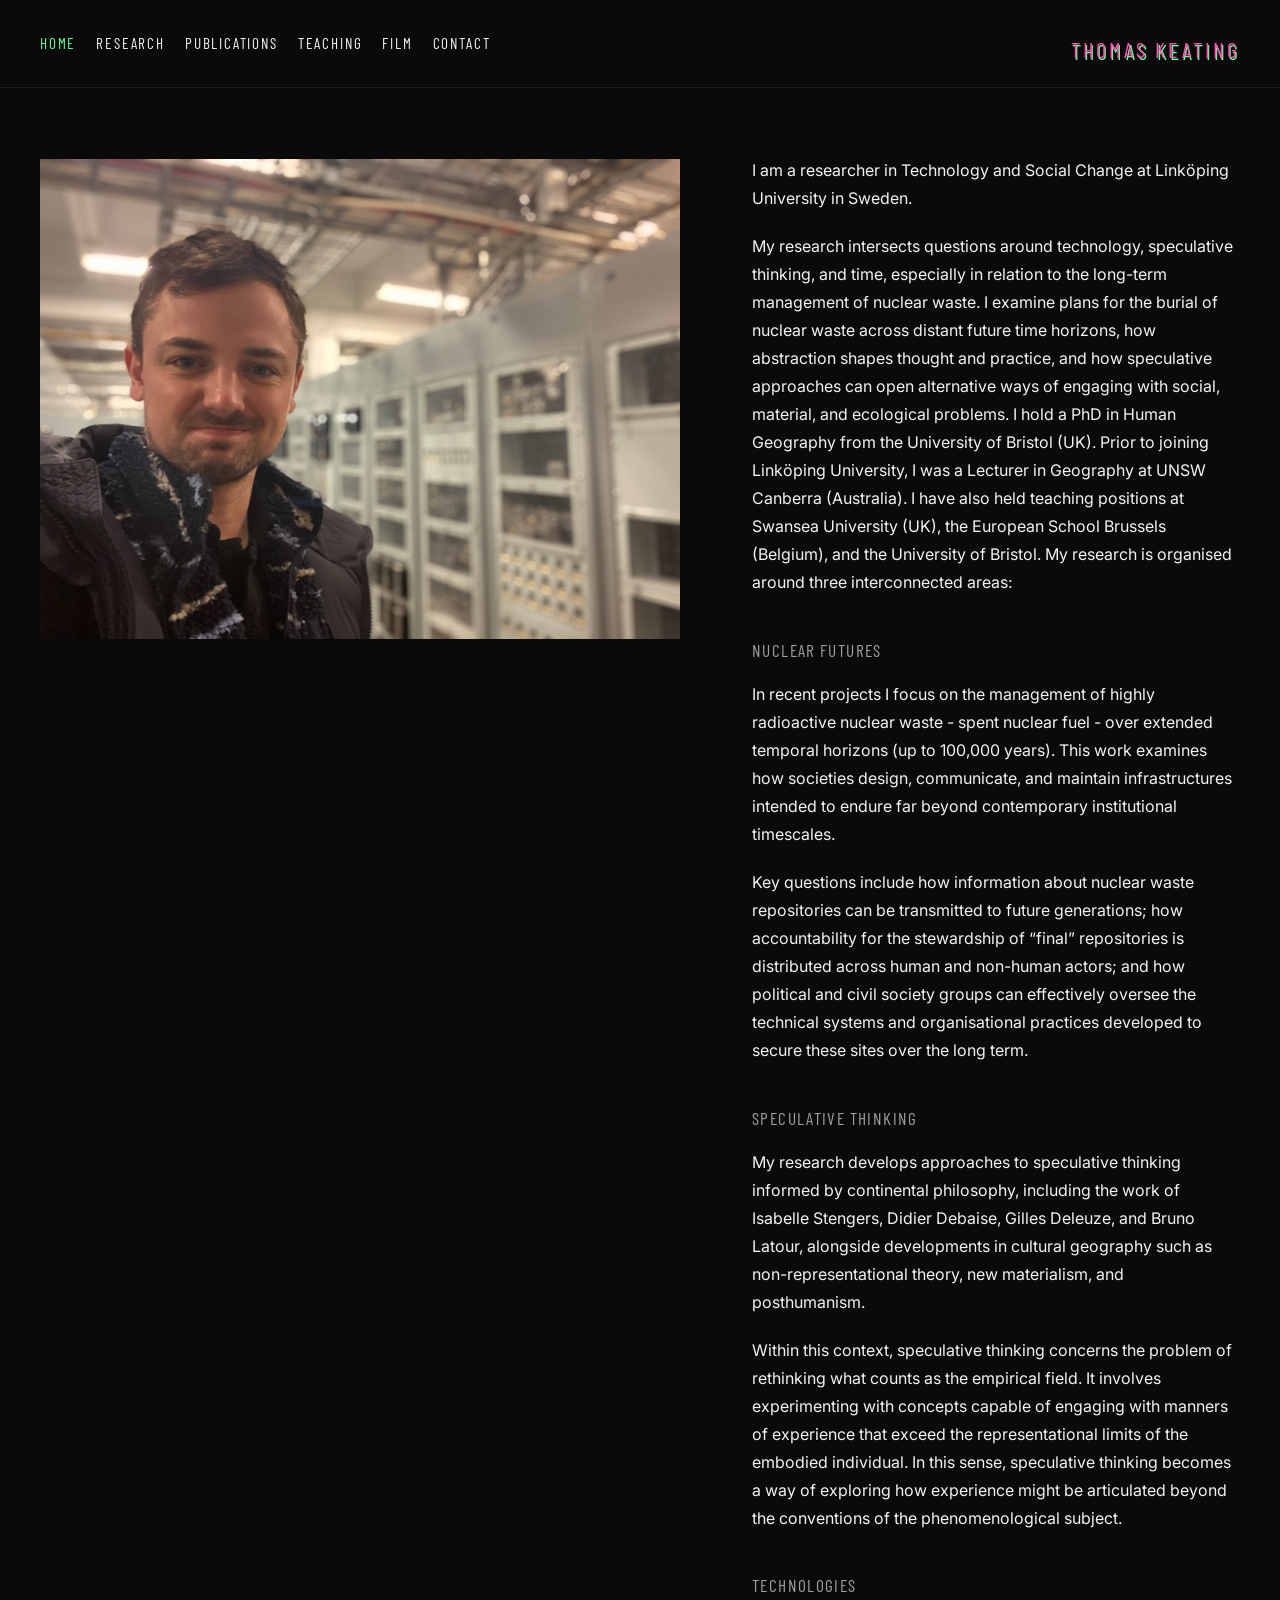
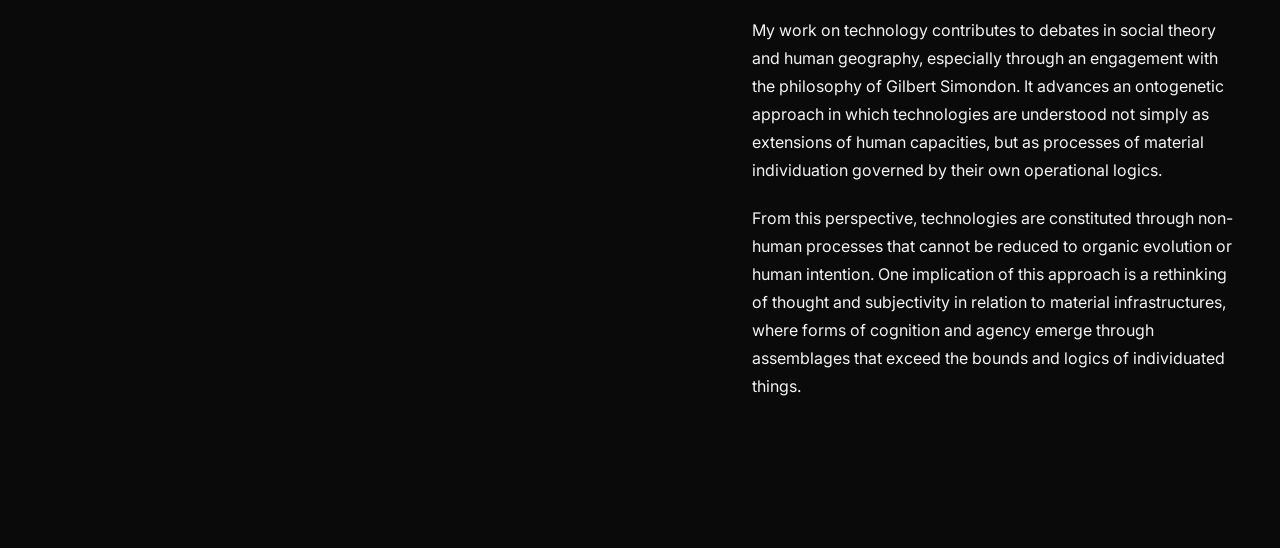
==== index.html @ 0bd751f1 "index.html" ====
<!DOCTYPE html>
<html lang="en">
<head>
  <meta charset="UTF-8">
  <meta name="viewport" content="width=device-width, initial-scale=1.0">
  <title>Thomas Keating</title>
  <link rel="stylesheet" href="/styles.css">
  <link rel="icon" href="/favicon.svg" type="image/svg+xml">
  <link href="https://fonts.googleapis.com/css2?family=Barlow+Condensed:wght@300;400;600&family=Inter:wght@300;400;500&display=swap" rel="stylesheet">
</head>
<body>

  <header>
    <nav>
      <a href="/" class="active">Home</a>
      <a href="/research.html">Research</a>
      <a href="/publications.html">Publications</a>
      <a href="/teaching.html">Teaching</a>
      <a href="/film.html">Film</a>
      <a href="/contact.html">Contact</a>
    </nav>

    <div class="logo">THOMAS KEATING</div>
  </header>

  <main class="homepage">
    <div class="image-column">
      <img src="/assets/profile.jpg" alt="Thomas Keating" class="profile-image">
    </div>

    <div class="text-column">
      <p>I am a researcher in Technology and Social Change at Linköping University in Sweden.</p>

      <p>My research intersects questions around technology, speculative thinking, and time, especially in relation to the long-term management of nuclear waste. I examine plans for the burial of nuclear waste across distant future time horizons, how abstraction shapes thought and practice, and how speculative approaches can open alternative ways of engaging with social, material, and ecological problems. I hold a PhD in Human Geography from the University of Bristol (UK). Prior to joining Linköping University, I was a Lecturer in Geography at UNSW Canberra (Australia). I have also held teaching positions at Swansea University (UK), the European School Brussels (Belgium), and the University of Bristol. My research is organised around three interconnected areas:</p>

      <h2>Nuclear Futures</h2>

      <p>In recent projects I focus on the management of highly radioactive nuclear waste - spent nuclear fuel - over extended temporal horizons (up to 100,000 years). This work examines how societies design, communicate, and maintain infrastructures intended to endure far beyond contemporary institutional timescales.</p>

      <p>Key questions include how information about nuclear waste repositories can be transmitted to future generations; how accountability for the stewardship of “final” repositories is distributed across human and non-human actors; and how political and civil society groups can effectively oversee the technical systems and organisational practices developed to secure these sites over the long term.</p>

      <h2>Speculative Thinking</h2>

      <p>My research develops approaches to speculative thinking informed by continental philosophy, including the work of Isabelle Stengers, Didier Debaise, Gilles Deleuze, and Bruno Latour, alongside developments in cultural geography such as non-representational theory, new materialism, and posthumanism.</p>

      <p>Within this context, speculative thinking concerns the problem of rethinking what counts as the empirical field. It involves experimenting with concepts capable of engaging with manners of experience that exceed the representational limits of the embodied individual. In this sense, speculative thinking becomes a way of exploring how experience might be articulated beyond the conventions of the phenomenological subject.</p>

      <h2>Technologies</h2>

      <p>My work on technology contributes to debates in social theory and human geography, especially through an engagement with the philosophy of Gilbert Simondon. It advances an ontogenetic approach in which technologies are understood not simply as extensions of human capacities, but as processes of material individuation governed by their own operational logics.</p>

      <p>From this perspective, technologies are constituted through non-human processes that cannot be reduced to organic evolution or human intention. One implication of this approach is a rethinking of thought and subjectivity in relation to material infrastructures, where forms of cognition and agency emerge through assemblages that exceed the bounds and logics of individuated things.</p>
    </div>
  </main>

  <footer></footer>

</body>
</html>
---- styles.css ----
:root {
  --bg: #0a0a0a;
  --text: #f3f3f3;
  --muted: #9f9f9f;
  --line: rgba(255, 255, 255, 0.08);
  --pink: #ff4fb3;
  --green: #63ff9b;
}

* {
  box-sizing: border-box;
}

html,
body {
  margin: 0;
  padding: 0;
  background: var(--bg);
  color: var(--text);
  font-family: "Inter", sans-serif;
  line-height: 1.75;
}

body {
  min-height: 100vh;
}

/* Header */

header {
  display: flex;
  justify-content: space-between;
  align-items: flex-start;
  gap: 2rem;
  padding: 1.9rem 2.5rem 1.15rem 2.5rem;
  border-bottom: 1px solid var(--line);
}

nav {
  display: flex;
  gap: 1.25rem;
  flex-wrap: wrap;
}

nav a {
  color: var(--text);
  text-decoration: none;
  font-family: "Barlow Condensed", sans-serif;
  font-size: 0.95rem;
  letter-spacing: 0.12em;
  text-transform: uppercase;
  transition: color 0.2s ease, opacity 0.2s ease;
}

nav a:hover,
nav a.active {
  color: var(--green);
  opacity: 1;
}

.logo {
  font-family: "Barlow Condensed", sans-serif;
  font-size: 1.38rem;
  letter-spacing: 0.14em;
  text-transform: uppercase;
  color: var(--pink);
  text-shadow: 1.5px 1.5px 0 var(--green);
  white-space: nowrap;
}

/* Homepage */

.homepage {
  width: 100%;
  padding: 4.25rem 2.5rem 5rem 2.5rem;
  display: grid;
  grid-template-columns: 640px minmax(0, 760px);
  gap: 4.5rem;
  align-items: start;
  justify-content: start;
}

.image-column {
  width: 100%;
  justify-self: start;
  padding-top: 0.15rem;
}

.profile-image {
  display: block;
  width: 100%;
  max-width: 640px;
  height: auto;
}

.text-column {
  max-width: 760px;
  justify-self: start;
}

.text-column p {
  margin: 0 0 1.25rem 0;
  max-width: 760px;
  font-size: 1rem;
}

.text-column h2 {
  margin-top: 2.4rem;
  max-width: 760px;
}

/* Pages */

.page {
  width: 100%;
  max-width: 980px;
  padding: 4.25rem 2.5rem 5rem 2.5rem;
}

.page p {
  margin: 0 0 1.25rem 0;
}

.page > h1 {
  margin-bottom: 2.4rem;
}

/* Research projects */

.project-block {
  margin-bottom: 5.5rem;
}

.project-block:last-child {
  margin-bottom: 0;
}

.project-block h2,
.project-block p {
  max-width: 760px;
}

.research-media {
  width: 100%;
  max-width: 760px;
  height: 420px;
  overflow: hidden;
  margin: 1.8rem 0 0 0;
  background: var(--bg);
}

.research-image,
.research-video {
  width: 100%;
  height: 100%;
  object-fit: cover;
  display: block;
  transform: scale(1.03);
  transform-origin: center center;
  border: none;
}

/* Film page */

.video-embed {
  width: 100%;
  max-width: 900px;
  aspect-ratio: 16 / 9;
  margin-top: 2rem;
}

.video-embed iframe {
  width: 100%;
  height: 100%;
  border: none;
  display: block;
}

/* Typography */

h1 {
  font-family: "Barlow Condensed", sans-serif;
  font-size: 2rem;
  letter-spacing: 0.06em;
  text-transform: uppercase;
  margin: 0 0 2.2rem 0;
  font-weight: 600;
}

h2 {
  font-family: "Barlow Condensed", sans-serif;
  font-size: 1.08rem;
  letter-spacing: 0.08em;
  text-transform: uppercase;
  color: var(--muted);
  margin: 2.15rem 0 0.95rem 0;
  font-weight: 400;
}

p,
li {
  max-width: 760px;
}

/* Links */

a {
  color: var(--green);
  text-decoration: none;
  transition: opacity 0.2s ease;
}

a:hover {
  opacity: 0.75;
}

/* Publications */

.pub-item {
  margin-bottom: 1.7rem;
}

.pub-item em {
  color: var(--text);
  font-style: italic;
}

/* Teaching */

.course-code {
  display: inline-block;
  margin-top: 0.2rem;
  font-size: 0.84rem;
  color: var(--muted);
  letter-spacing: 0.05em;
}

/* Lists */

ul {
  padding-left: 1.2rem;
  margin: 0 0 1.2rem 0;
}

li {
  margin-bottom: 0.6rem;
}

/* Footer */

footer {
  height: 3rem;
}

/* Responsive */

@media (max-width: 1200px) {
  .homepage {
    grid-template-columns: 560px minmax(0, 1fr);
    gap: 3.2rem;
  }

  .profile-image {
    max-width: 560px;
  }
}

@media (max-width: 980px) {
  .homepage {
    grid-template-columns: 1fr;
    gap: 2.2rem;
  }

  .profile-image {
    max-width: 100%;
  }

  .text-column {
    max-width: 760px;
  }

  .research-media {
    max-width: 100%;
    height: auto;
  }

  .research-image,
  .research-video {
    height: auto;
    transform: none;
  }

  .video-embed {
    max-width: 100%;
  }
}

@media (max-width: 900px) {
  header {
    flex-direction: column-reverse;
  }
}

@media (max-width: 700px) {
  header,
  .homepage,
  .page {
    padding-left: 1.25rem;
    padding-right: 1.25rem;
  }

  nav {
    gap: 0.95rem;
  }

  nav a {
    font-size: 0.9rem;
  }

  .logo {
    font-size: 1.18rem;
  }

  h1 {
    font-size: 1.7rem;
  }

  .project-block {
    margin-bottom: 4rem;
  }
}
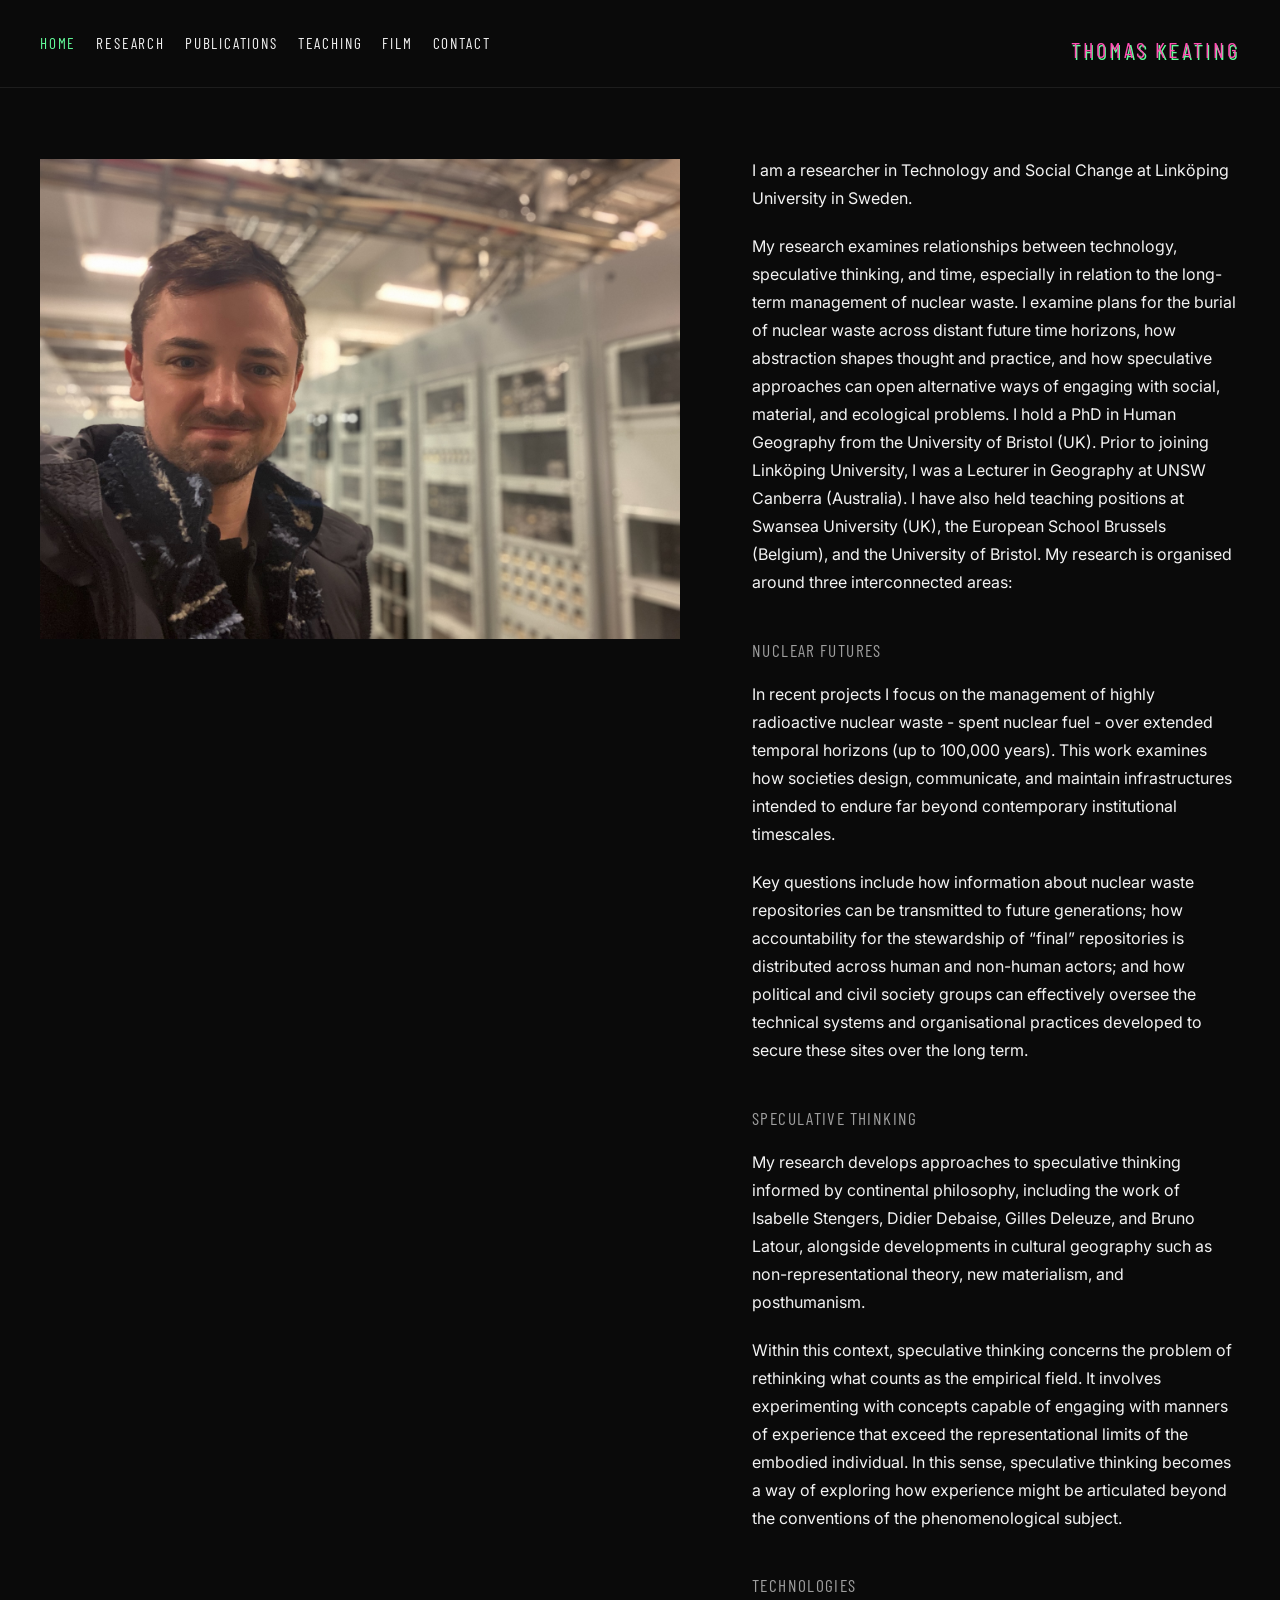
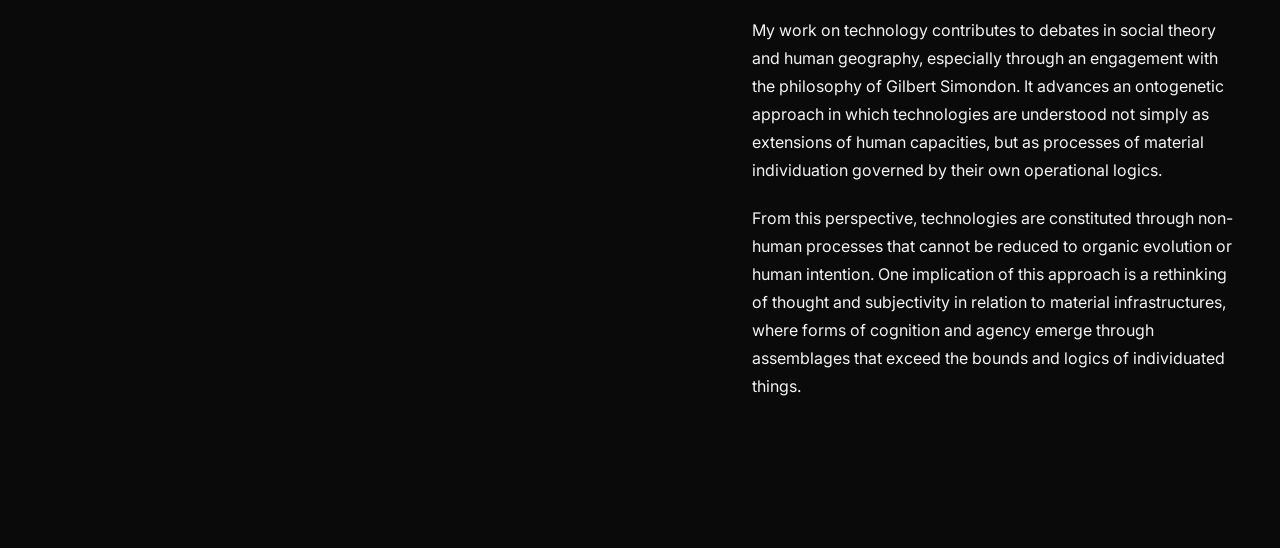
==== commit 9b62b222: "index.html" ====
--- a/index.html
+++ b/index.html
@@ -31,7 +31,7 @@
     <div class="text-column">
       <p>I am a researcher in Technology and Social Change at Linköping University in Sweden.</p>
 
-      <p>My research intersects questions around technology, speculative thinking, and time, especially in relation to the long-term management of nuclear waste. I examine plans for the burial of nuclear waste across distant future time horizons, how abstraction shapes thought and practice, and how speculative approaches can open alternative ways of engaging with social, material, and ecological problems. I hold a PhD in Human Geography from the University of Bristol (UK). Prior to joining Linköping University, I was a Lecturer in Geography at UNSW Canberra (Australia). I have also held teaching positions at Swansea University (UK), the European School Brussels (Belgium), and the University of Bristol. My research is organised around three interconnected areas:</p>
+      <p>My research examines relationships between technology, speculative thinking, and time, especially in relation to the long-term management of nuclear waste. I examine plans for the burial of nuclear waste across distant future time horizons, how abstraction shapes thought and practice, and how speculative approaches can open alternative ways of engaging with social, material, and ecological problems. I hold a PhD in Human Geography from the University of Bristol (UK). Prior to joining Linköping University, I was a Lecturer in Geography at UNSW Canberra (Australia). I have also held teaching positions at Swansea University (UK), the European School Brussels (Belgium), and the University of Bristol. My research is organised around three interconnected areas:</p>
 
       <h2>Nuclear Futures</h2>
 
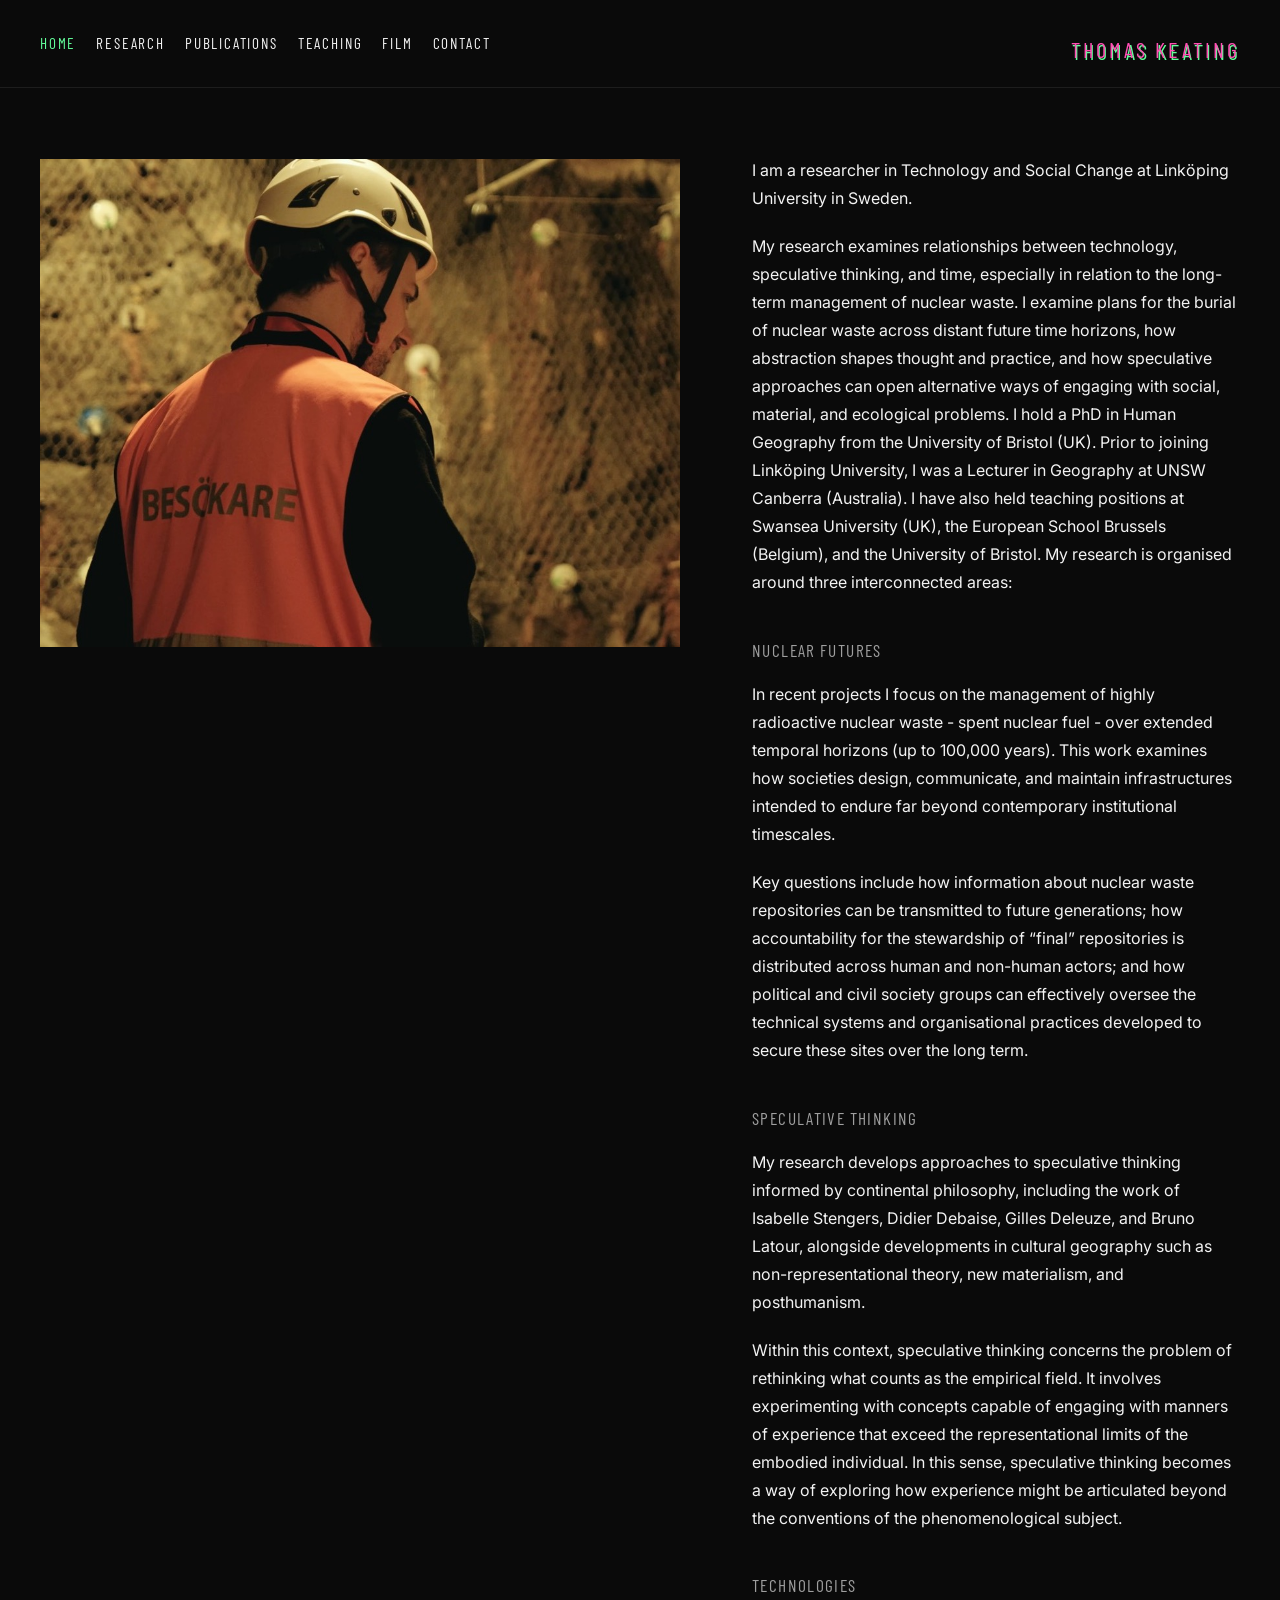
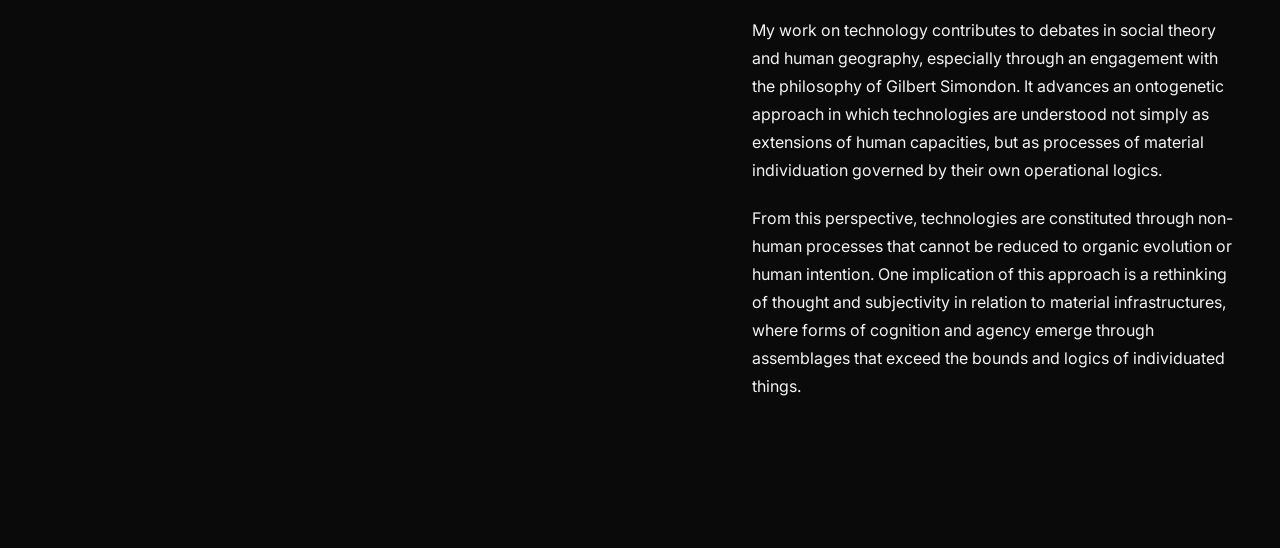
==== commit f5a63357: "Integrate Google Analytics tracking script Added Google Analytics tracking script to the head sectio" ====
--- a/index.html
+++ b/index.html
@@ -7,6 +7,16 @@
   <link rel="stylesheet" href="/styles.css">
   <link rel="icon" href="/favicon.svg" type="image/svg+xml">
   <link href="https://fonts.googleapis.com/css2?family=Barlow+Condensed:wght@300;400;600&family=Inter:wght@300;400;500&display=swap" rel="stylesheet">
+
+  <!-- Google tag (gtag.js) -->
+  <script async src="https://www.googletagmanager.com/gtag/js?id=G-FTSDVFKZH2"></script>
+  <script>
+    window.dataLayer = window.dataLayer || [];
+    function gtag(){dataLayer.push(arguments);}
+    gtag('js', new Date());
+    gtag('config', 'G-FTSDVFKZH2');
+  </script>
+
 </head>
 <body>
 
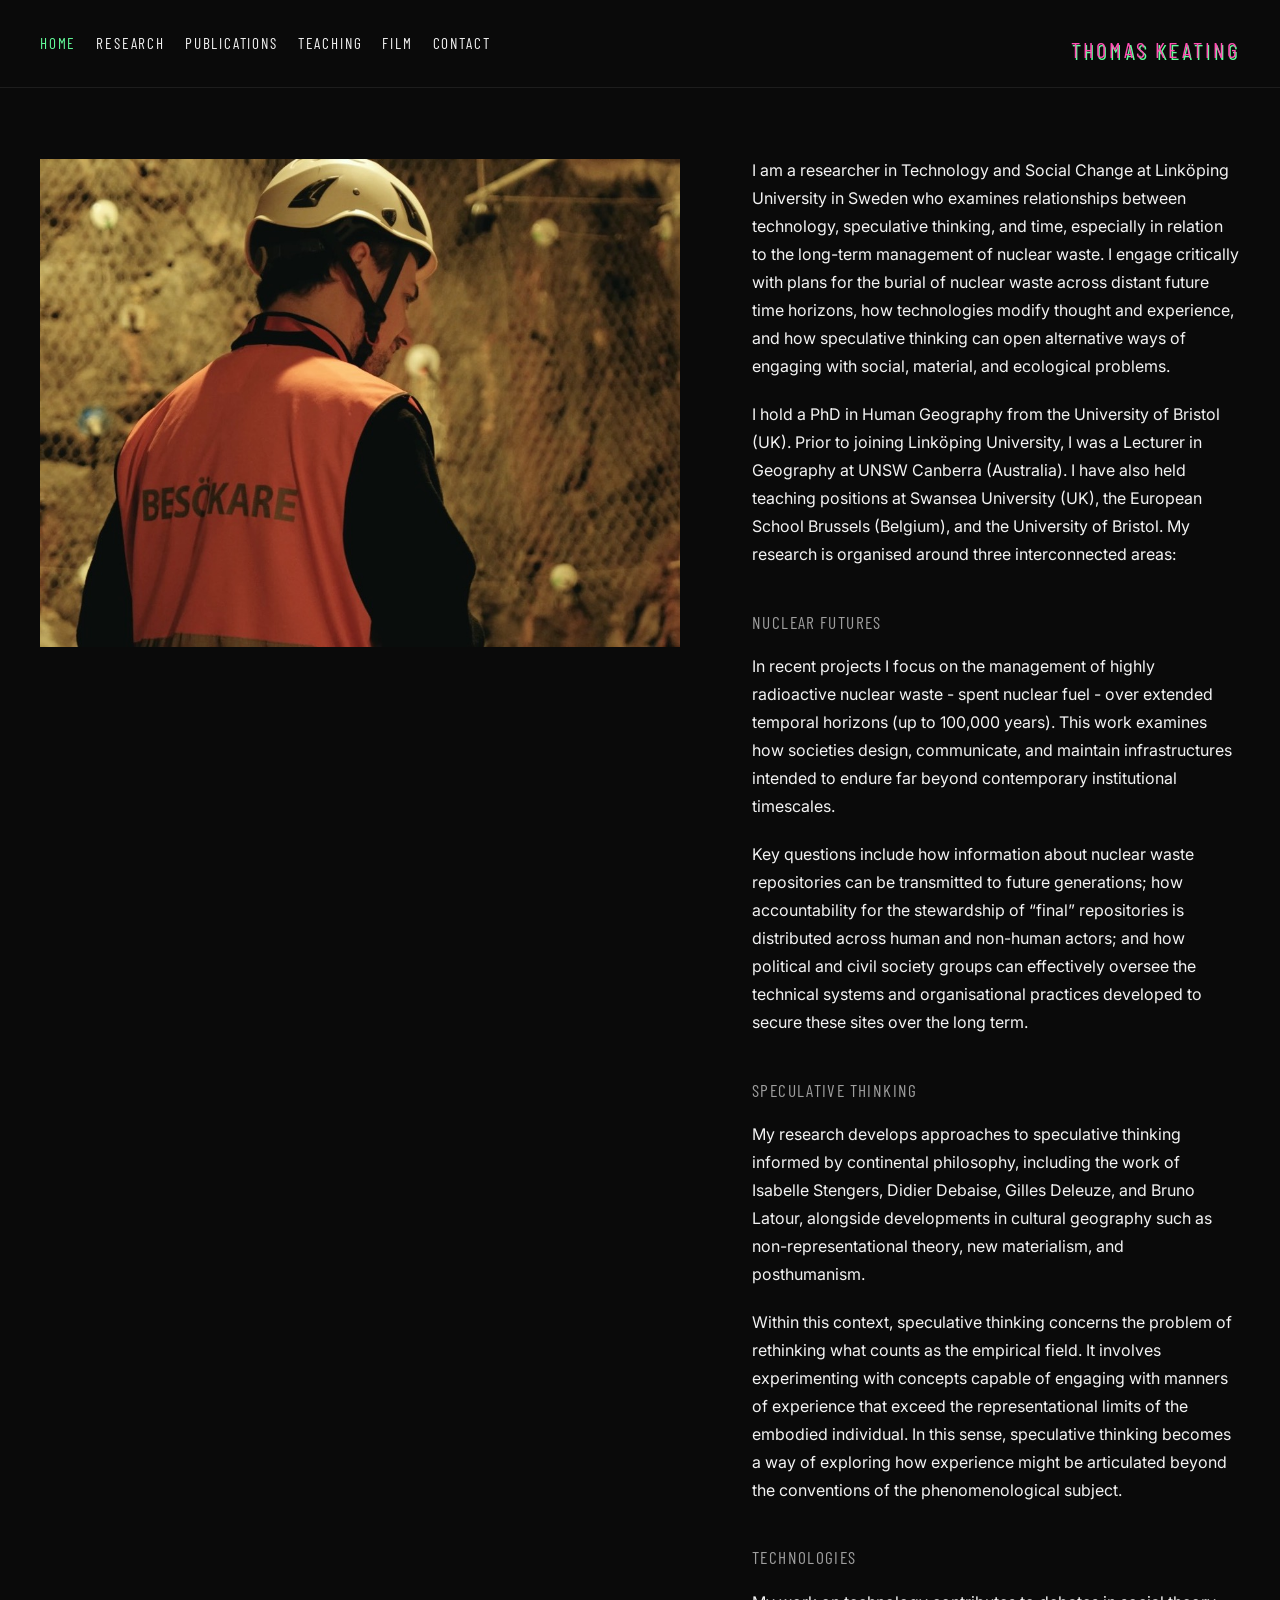
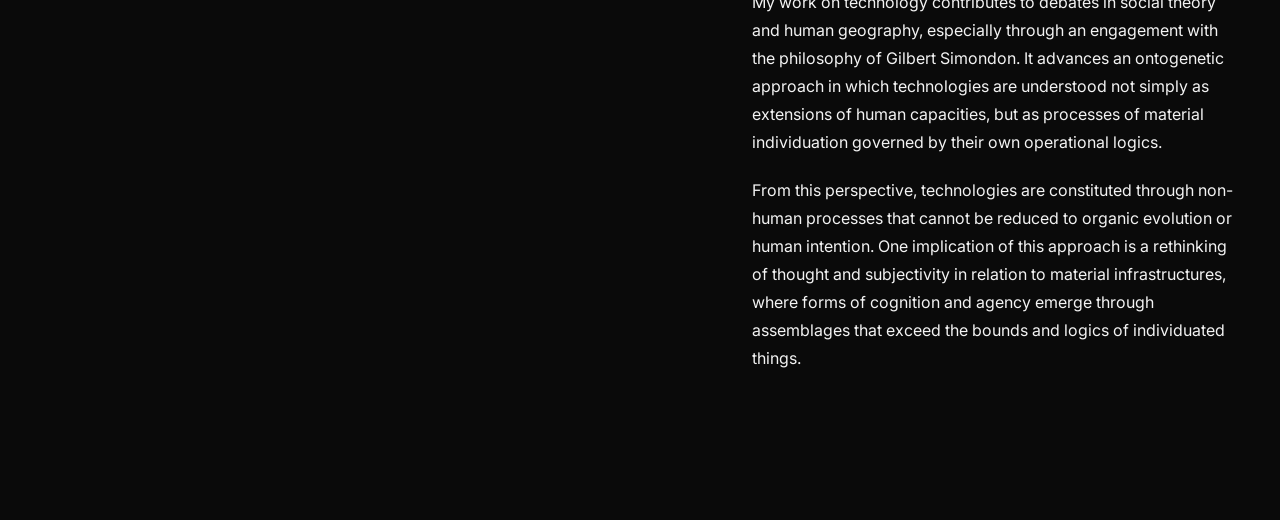
==== commit bacda643: "Update index.html" ====
--- a/index.html
+++ b/index.html
@@ -39,9 +39,9 @@
     </div>
 
     <div class="text-column">
-      <p>I am a researcher in Technology and Social Change at Linköping University in Sweden.</p>
+      <p>I am a researcher in Technology and Social Change at Linköping University in Sweden who examines relationships between technology, speculative thinking, and time, especially in relation to the long-term management of nuclear waste. I engage critically with plans for the burial of nuclear waste across distant future time horizons, how technologies modify thought and experience, and how speculative thinking can open alternative ways of engaging with social, material, and ecological problems.</p>
 
-      <p>My research examines relationships between technology, speculative thinking, and time, especially in relation to the long-term management of nuclear waste. I examine plans for the burial of nuclear waste across distant future time horizons, how abstraction shapes thought and practice, and how speculative approaches can open alternative ways of engaging with social, material, and ecological problems. I hold a PhD in Human Geography from the University of Bristol (UK). Prior to joining Linköping University, I was a Lecturer in Geography at UNSW Canberra (Australia). I have also held teaching positions at Swansea University (UK), the European School Brussels (Belgium), and the University of Bristol. My research is organised around three interconnected areas:</p>
+      <p>I hold a PhD in Human Geography from the University of Bristol (UK). Prior to joining Linköping University, I was a Lecturer in Geography at UNSW Canberra (Australia). I have also held teaching positions at Swansea University (UK), the European School Brussels (Belgium), and the University of Bristol. My research is organised around three interconnected areas:</p>
 
       <h2>Nuclear Futures</h2>
 
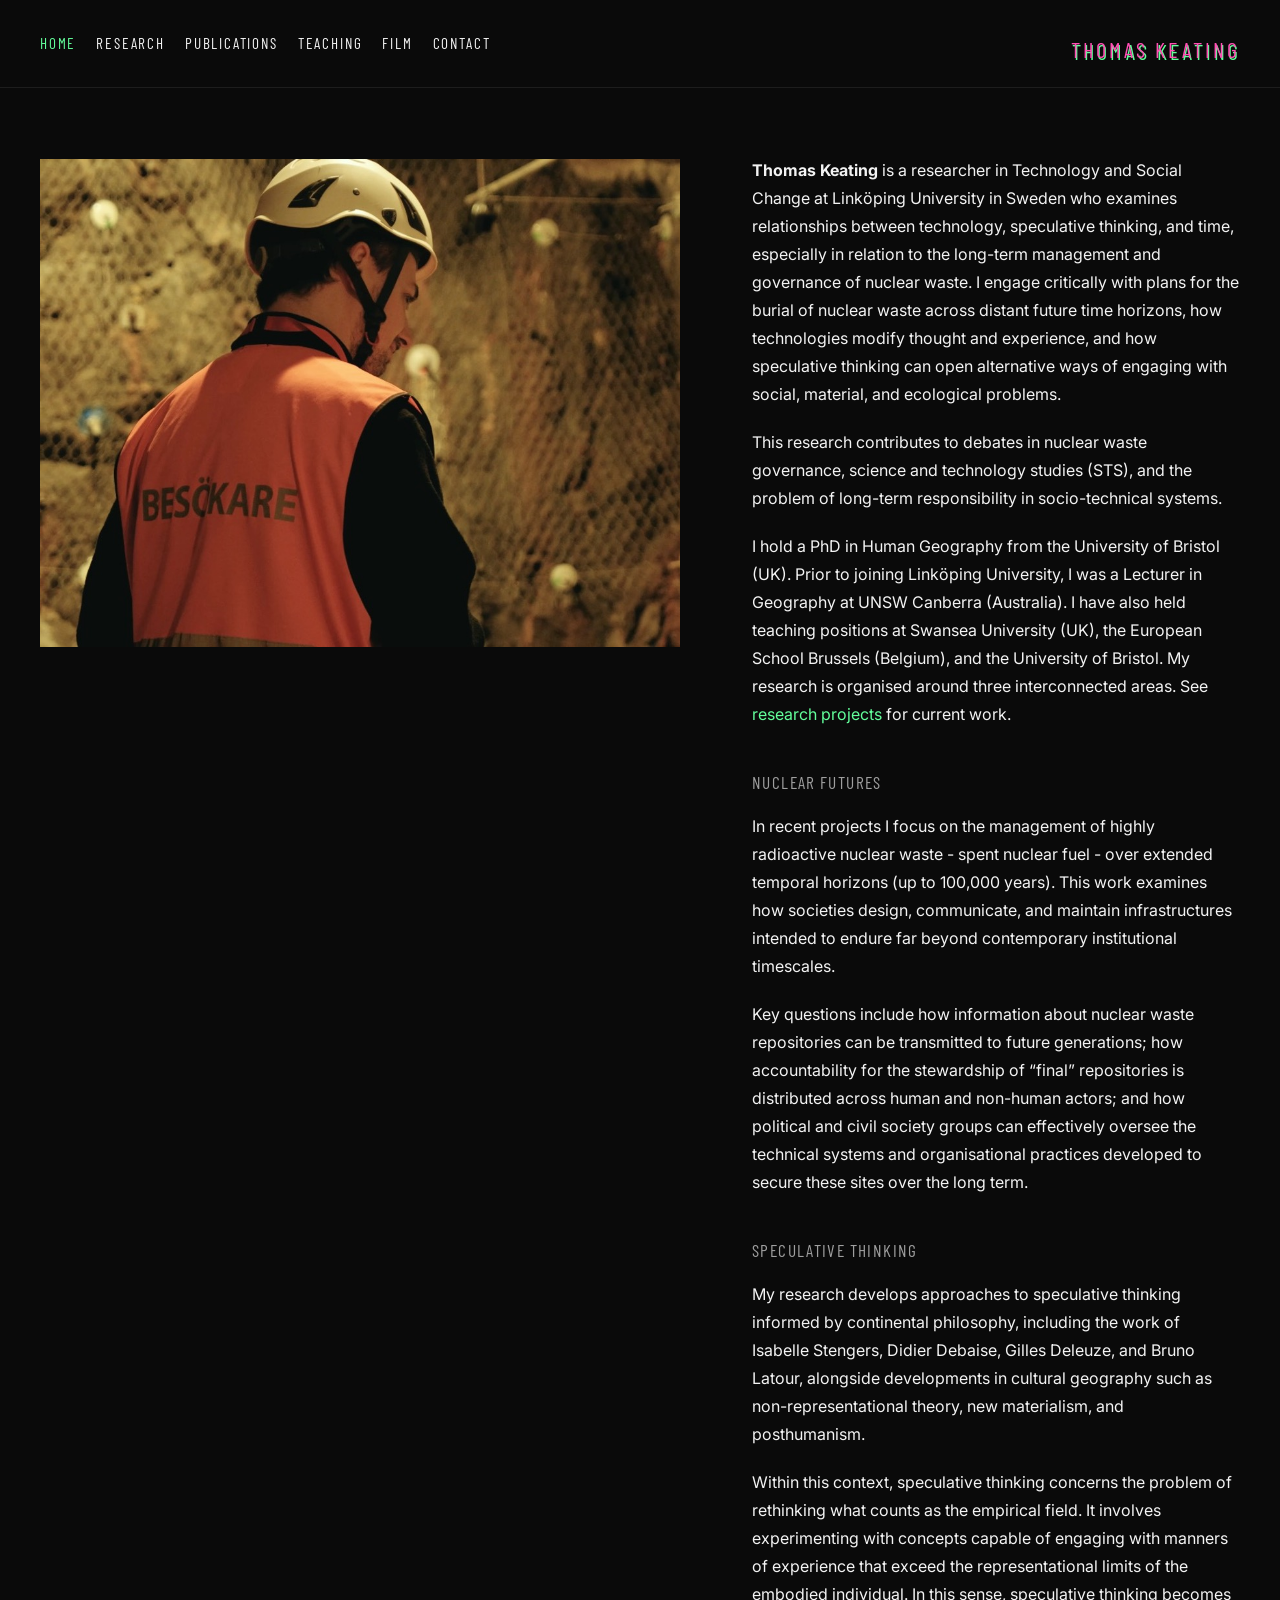
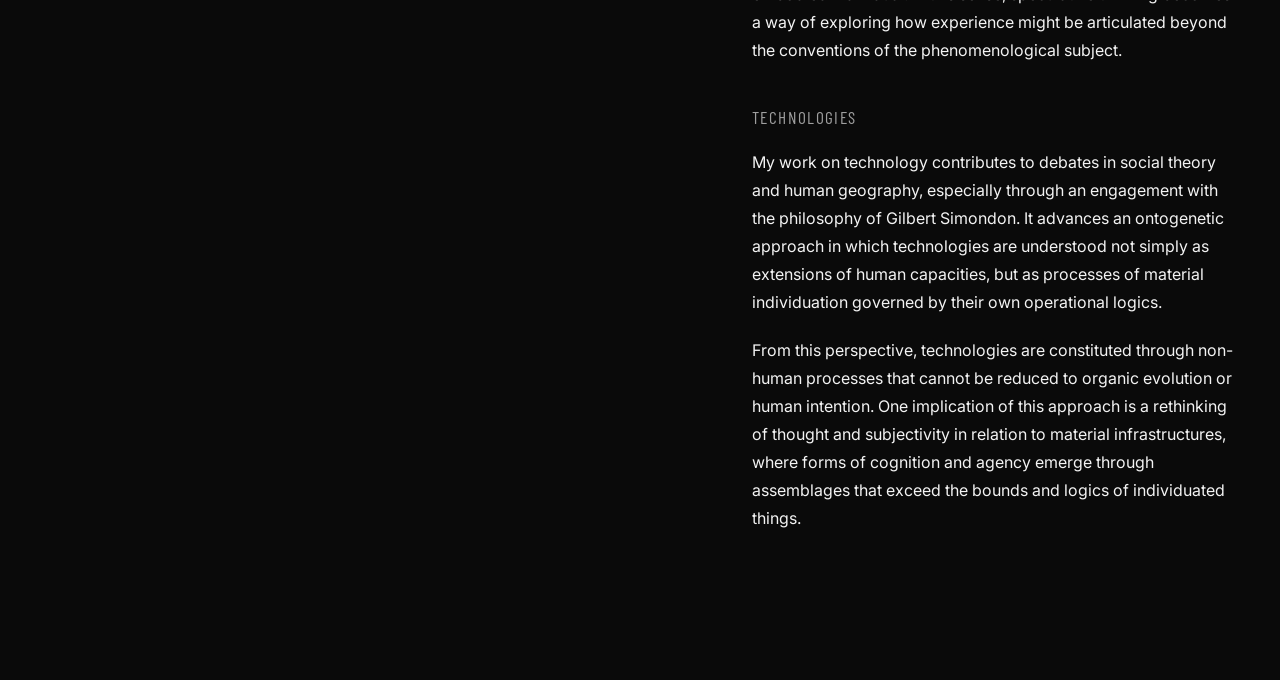
==== commit 12c17b41: "Enhance SEO and update profile description" ====
--- a/index.html
+++ b/index.html
@@ -4,6 +4,17 @@
   <meta charset="UTF-8">
   <meta name="viewport" content="width=device-width, initial-scale=1.0">
   <title>Thomas Keating</title>
+
+  <!-- SEO -->
+  <meta name="description" content="Thomas Keating is a researcher in Technology and Social Change at Linköping University working on nuclear waste governance, deep time infrastructures, and speculative thinking.">
+  <meta name="keywords" content="Thomas Keating, nuclear waste, deep time, speculative geography, technology and social change, Linkoping University">
+
+  <!-- Open Graph -->
+  <meta property="og:title" content="Thomas Keating">
+  <meta property="og:description" content="Research on nuclear waste governance, deep time infrastructures, and speculative thinking.">
+  <meta property="og:image" content="https://thomaskeat.ing/assets/profile.jpg">
+  <meta property="og:url" content="https://thomaskeat.ing/">
+
   <link rel="stylesheet" href="/styles.css">
   <link rel="icon" href="/favicon.svg" type="image/svg+xml">
   <link href="https://fonts.googleapis.com/css2?family=Barlow+Condensed:wght@300;400;600&family=Inter:wght@300;400;500&display=swap" rel="stylesheet">
@@ -35,13 +46,15 @@
 
   <main class="homepage">
     <div class="image-column">
-      <img src="/assets/profile.jpg" alt="Thomas Keating" class="profile-image">
+      <img src="/assets/profile.jpg" alt="Thomas Keating researcher nuclear waste governance" class="profile-image">
     </div>
 
     <div class="text-column">
-      <p>I am a researcher in Technology and Social Change at Linköping University in Sweden who examines relationships between technology, speculative thinking, and time, especially in relation to the long-term management of nuclear waste. I engage critically with plans for the burial of nuclear waste across distant future time horizons, how technologies modify thought and experience, and how speculative thinking can open alternative ways of engaging with social, material, and ecological problems.</p>
+      <p><strong>Thomas Keating</strong> is a researcher in Technology and Social Change at Linköping University in Sweden who examines relationships between technology, speculative thinking, and time, especially in relation to the long-term management and governance of nuclear waste. I engage critically with plans for the burial of nuclear waste across distant future time horizons, how technologies modify thought and experience, and how speculative thinking can open alternative ways of engaging with social, material, and ecological problems.</p>
 
-      <p>I hold a PhD in Human Geography from the University of Bristol (UK). Prior to joining Linköping University, I was a Lecturer in Geography at UNSW Canberra (Australia). I have also held teaching positions at Swansea University (UK), the European School Brussels (Belgium), and the University of Bristol. My research is organised around three interconnected areas:</p>
+      <p>This research contributes to debates in nuclear waste governance, science and technology studies (STS), and the problem of long-term responsibility in socio-technical systems.</p>
+
+      <p>I hold a PhD in Human Geography from the University of Bristol (UK). Prior to joining Linköping University, I was a Lecturer in Geography at UNSW Canberra (Australia). I have also held teaching positions at Swansea University (UK), the European School Brussels (Belgium), and the University of Bristol. My research is organised around three interconnected areas. See <a href="/research.html">research projects</a> for current work.</p>
 
       <h2>Nuclear Futures</h2>
 
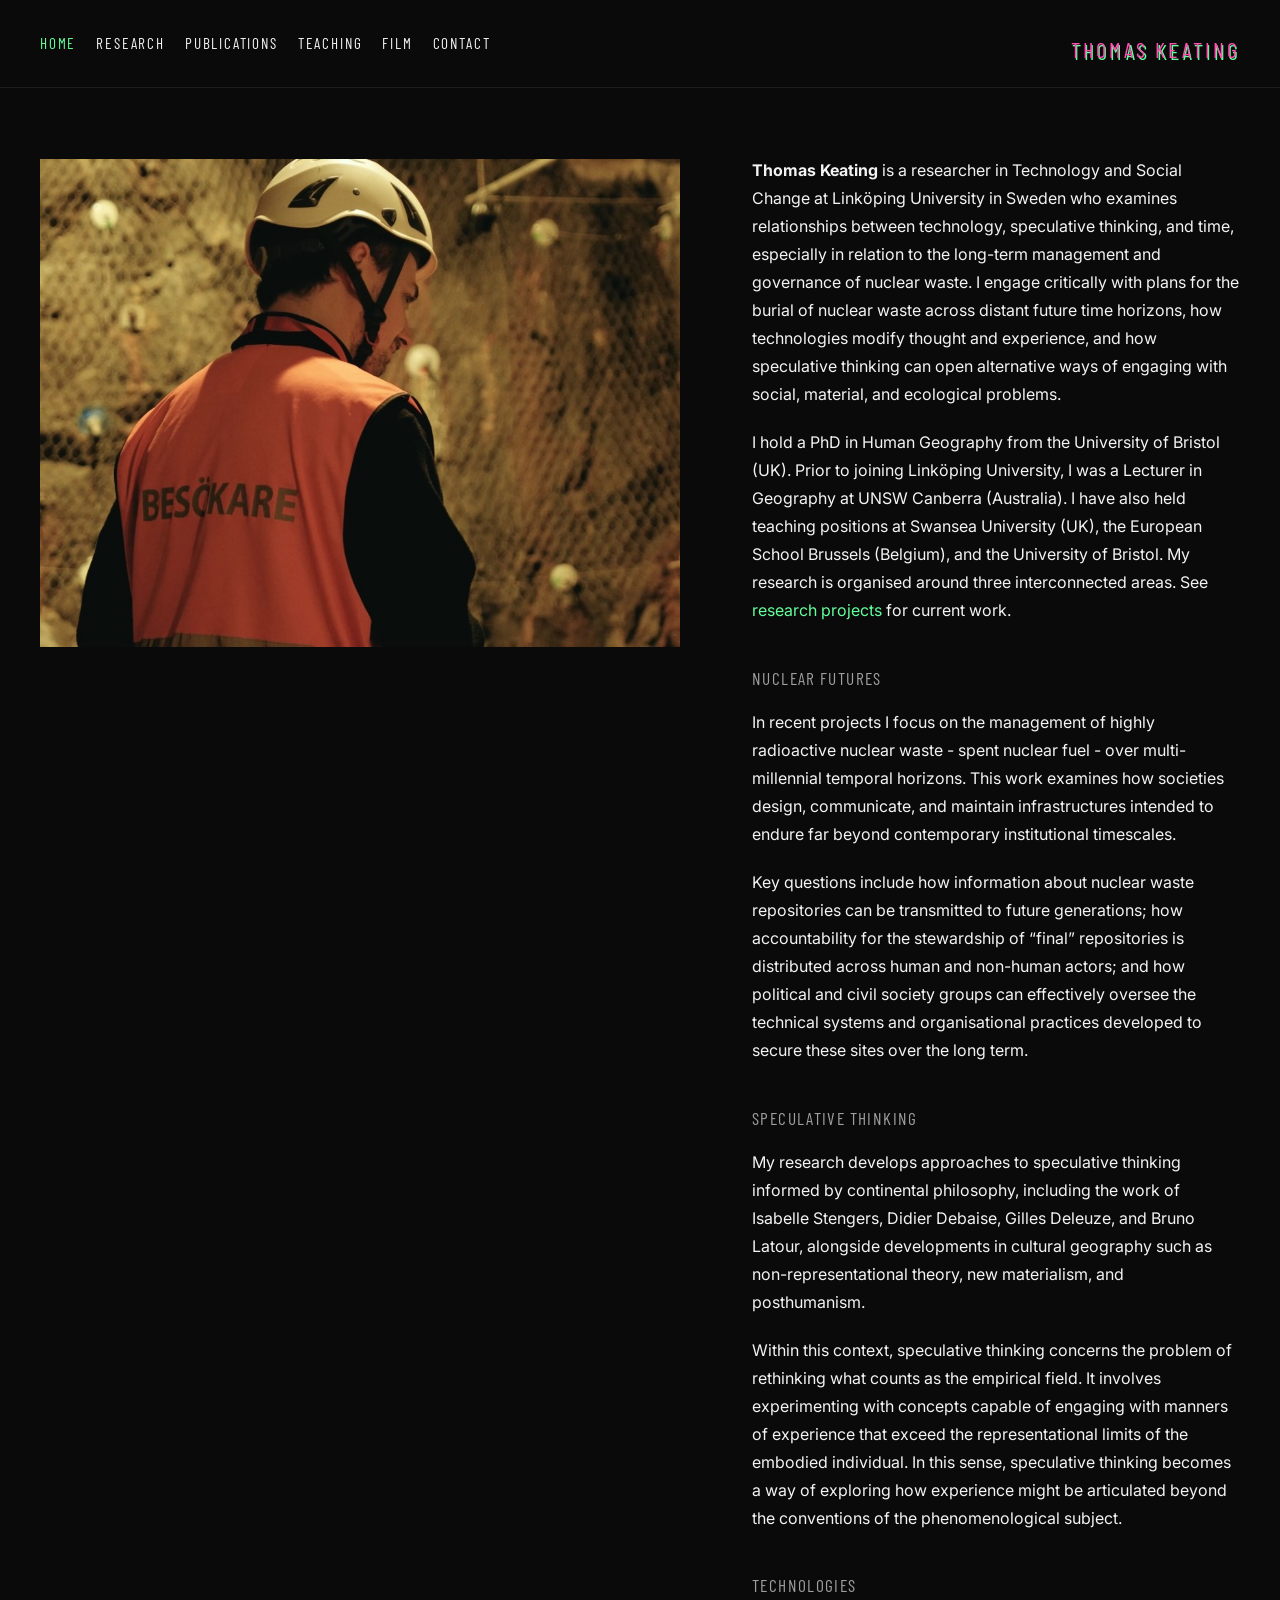
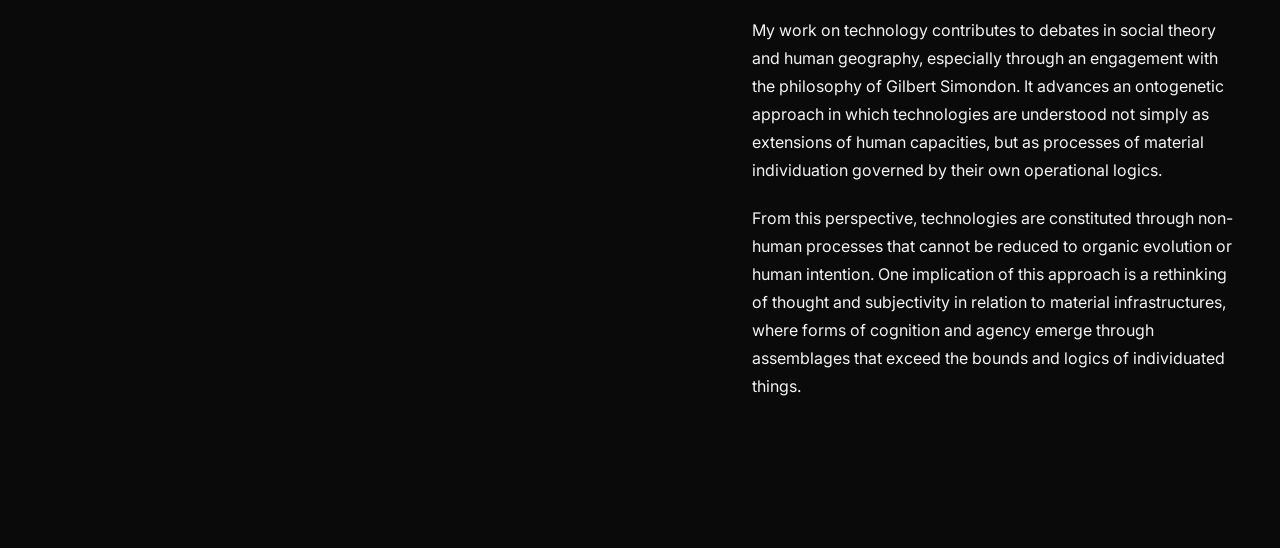
==== commit 7f76162c: "Update index.html" ====
--- a/index.html
+++ b/index.html
@@ -52,13 +52,11 @@
     <div class="text-column">
       <p><strong>Thomas Keating</strong> is a researcher in Technology and Social Change at Linköping University in Sweden who examines relationships between technology, speculative thinking, and time, especially in relation to the long-term management and governance of nuclear waste. I engage critically with plans for the burial of nuclear waste across distant future time horizons, how technologies modify thought and experience, and how speculative thinking can open alternative ways of engaging with social, material, and ecological problems.</p>
 
-      <p>This research contributes to debates in nuclear waste governance, science and technology studies (STS), and the problem of long-term responsibility in socio-technical systems.</p>
-
       <p>I hold a PhD in Human Geography from the University of Bristol (UK). Prior to joining Linköping University, I was a Lecturer in Geography at UNSW Canberra (Australia). I have also held teaching positions at Swansea University (UK), the European School Brussels (Belgium), and the University of Bristol. My research is organised around three interconnected areas. See <a href="/research.html">research projects</a> for current work.</p>
 
       <h2>Nuclear Futures</h2>
 
-      <p>In recent projects I focus on the management of highly radioactive nuclear waste - spent nuclear fuel - over extended temporal horizons (up to 100,000 years). This work examines how societies design, communicate, and maintain infrastructures intended to endure far beyond contemporary institutional timescales.</p>
+      <p>In recent projects I focus on the management of highly radioactive nuclear waste - spent nuclear fuel - over multi-millennial temporal horizons. This work examines how societies design, communicate, and maintain infrastructures intended to endure far beyond contemporary institutional timescales.</p>
 
       <p>Key questions include how information about nuclear waste repositories can be transmitted to future generations; how accountability for the stewardship of “final” repositories is distributed across human and non-human actors; and how political and civil society groups can effectively oversee the technical systems and organisational practices developed to secure these sites over the long term.</p>
 
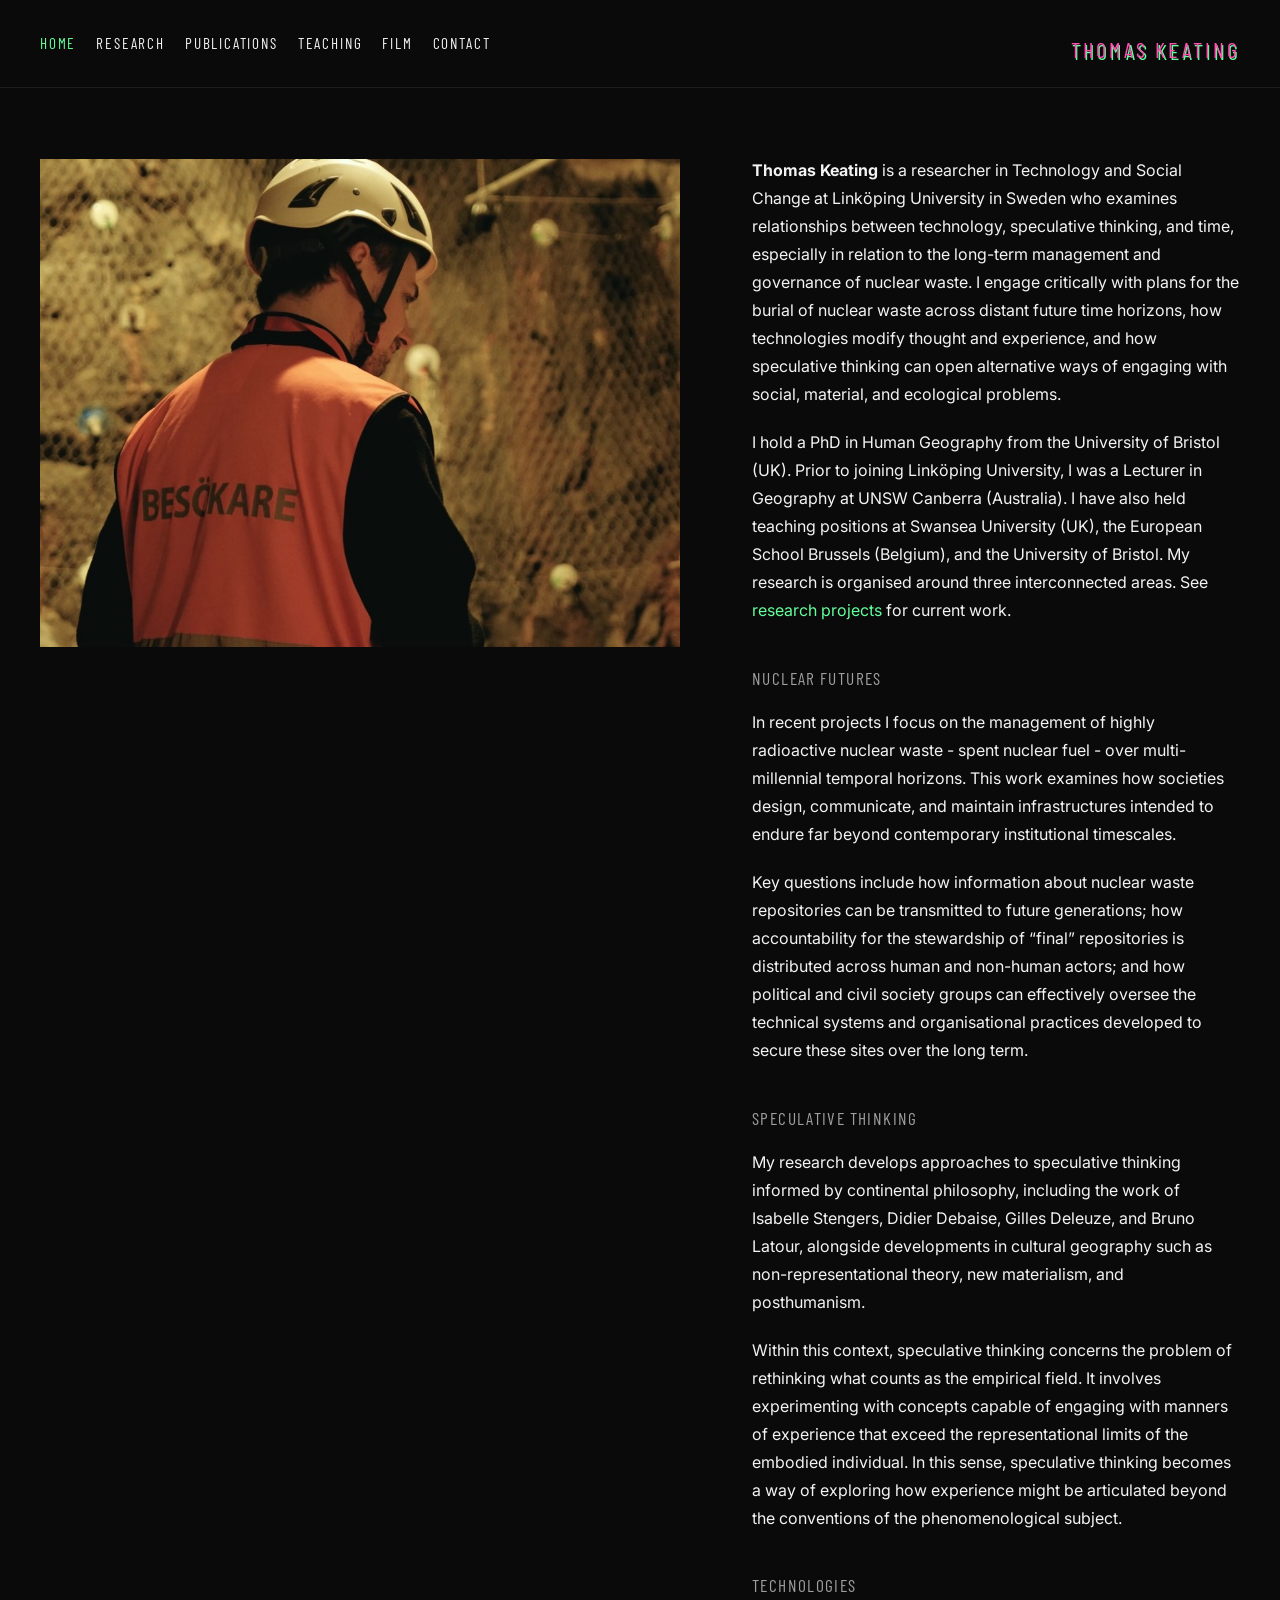
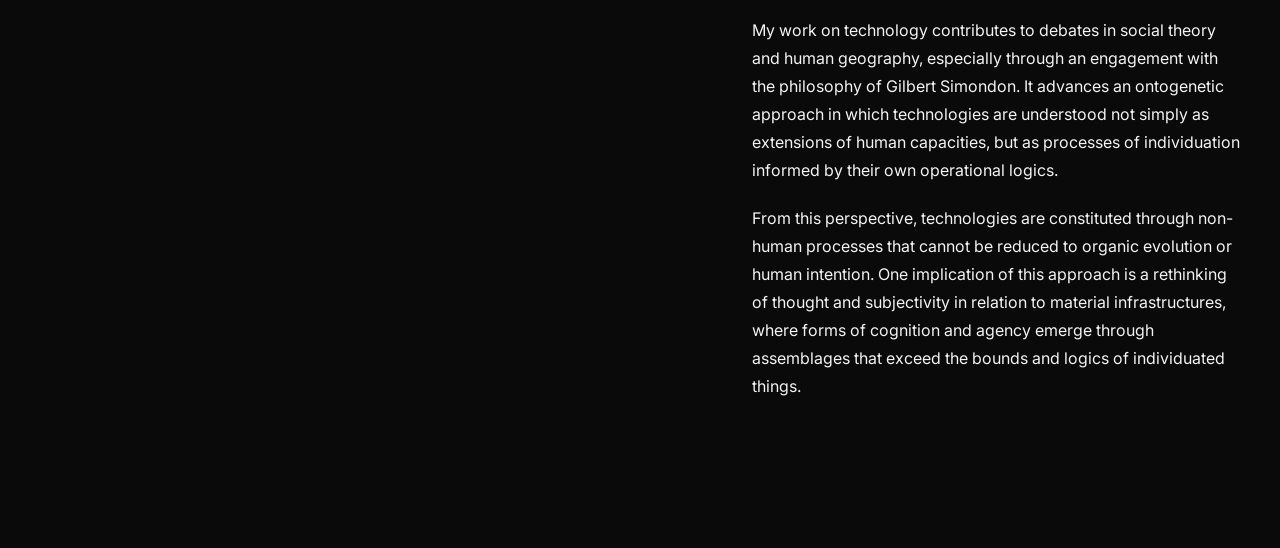
==== commit fb2157f6: "Refine wording in technology discussion paragraph" ====
--- a/index.html
+++ b/index.html
@@ -68,7 +68,7 @@
 
       <h2>Technologies</h2>
 
-      <p>My work on technology contributes to debates in social theory and human geography, especially through an engagement with the philosophy of Gilbert Simondon. It advances an ontogenetic approach in which technologies are understood not simply as extensions of human capacities, but as processes of material individuation governed by their own operational logics.</p>
+      <p>My work on technology contributes to debates in social theory and human geography, especially through an engagement with the philosophy of Gilbert Simondon. It advances an ontogenetic approach in which technologies are understood not simply as extensions of human capacities, but as processes of individuation informed by their own operational logics.</p>
 
       <p>From this perspective, technologies are constituted through non-human processes that cannot be reduced to organic evolution or human intention. One implication of this approach is a rethinking of thought and subjectivity in relation to material infrastructures, where forms of cognition and agency emerge through assemblages that exceed the bounds and logics of individuated things.</p>
     </div>
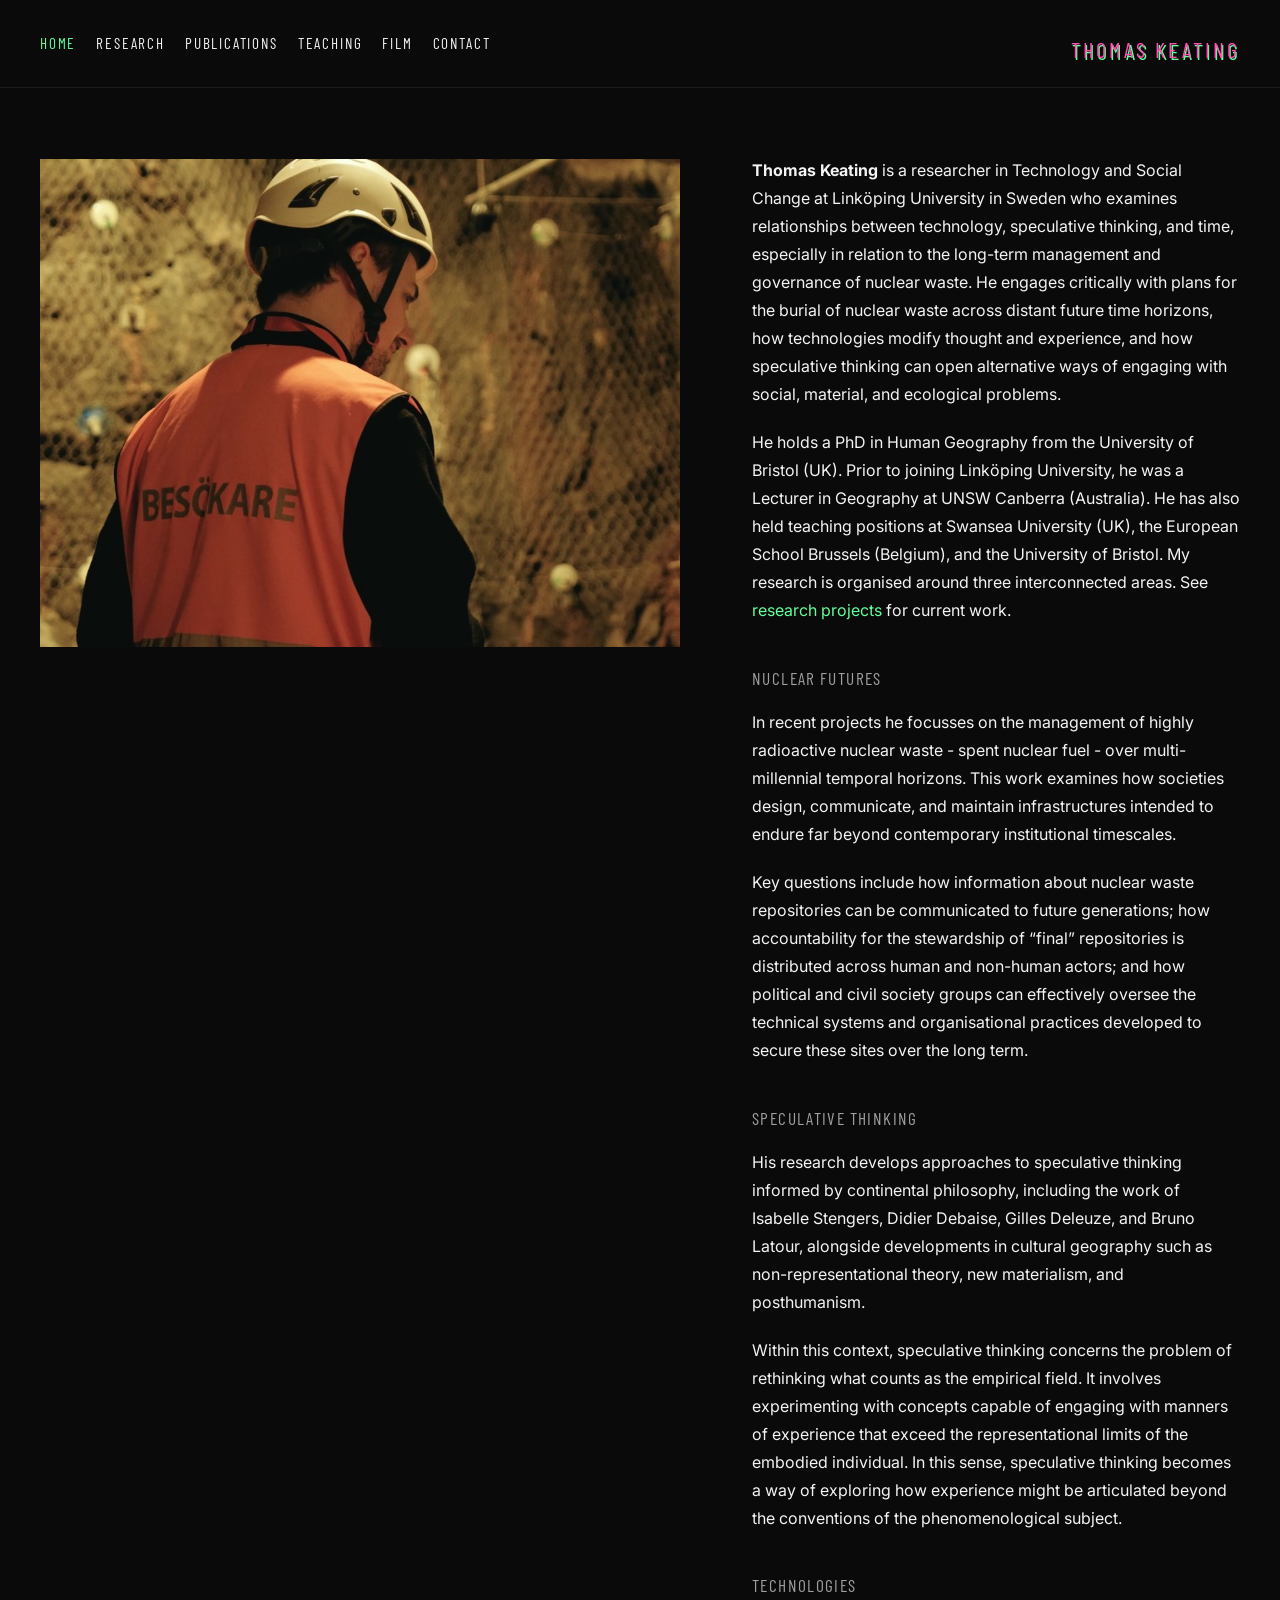
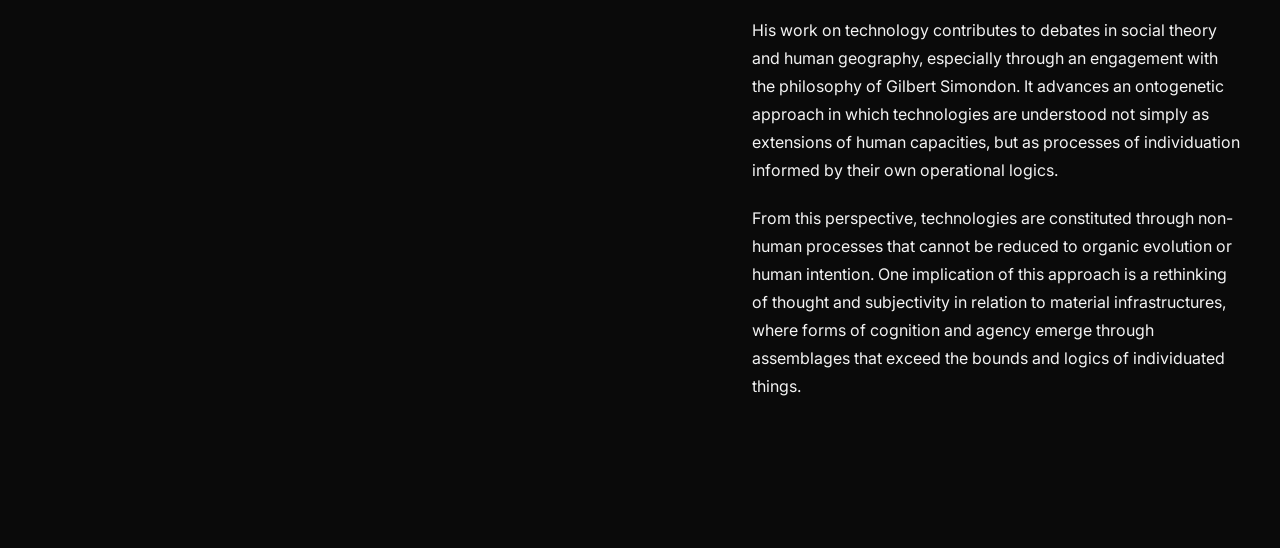
==== commit 7d5789d7: "Change pronouns from first to third person" ====
--- a/index.html
+++ b/index.html
@@ -50,25 +50,25 @@
     </div>
 
     <div class="text-column">
-      <p><strong>Thomas Keating</strong> is a researcher in Technology and Social Change at Linköping University in Sweden who examines relationships between technology, speculative thinking, and time, especially in relation to the long-term management and governance of nuclear waste. I engage critically with plans for the burial of nuclear waste across distant future time horizons, how technologies modify thought and experience, and how speculative thinking can open alternative ways of engaging with social, material, and ecological problems.</p>
+      <p><strong>Thomas Keating</strong> is a researcher in Technology and Social Change at Linköping University in Sweden who examines relationships between technology, speculative thinking, and time, especially in relation to the long-term management and governance of nuclear waste. He engages critically with plans for the burial of nuclear waste across distant future time horizons, how technologies modify thought and experience, and how speculative thinking can open alternative ways of engaging with social, material, and ecological problems.</p>
 
-      <p>I hold a PhD in Human Geography from the University of Bristol (UK). Prior to joining Linköping University, I was a Lecturer in Geography at UNSW Canberra (Australia). I have also held teaching positions at Swansea University (UK), the European School Brussels (Belgium), and the University of Bristol. My research is organised around three interconnected areas. See <a href="/research.html">research projects</a> for current work.</p>
+      <p>He holds a PhD in Human Geography from the University of Bristol (UK). Prior to joining Linköping University, he was a Lecturer in Geography at UNSW Canberra (Australia). He has also held teaching positions at Swansea University (UK), the European School Brussels (Belgium), and the University of Bristol. My research is organised around three interconnected areas. See <a href="/research.html">research projects</a> for current work.</p>
 
       <h2>Nuclear Futures</h2>
 
-      <p>In recent projects I focus on the management of highly radioactive nuclear waste - spent nuclear fuel - over multi-millennial temporal horizons. This work examines how societies design, communicate, and maintain infrastructures intended to endure far beyond contemporary institutional timescales.</p>
+      <p>In recent projects he focusses on the management of highly radioactive nuclear waste - spent nuclear fuel - over multi-millennial temporal horizons. This work examines how societies design, communicate, and maintain infrastructures intended to endure far beyond contemporary institutional timescales.</p>
 
-      <p>Key questions include how information about nuclear waste repositories can be transmitted to future generations; how accountability for the stewardship of “final” repositories is distributed across human and non-human actors; and how political and civil society groups can effectively oversee the technical systems and organisational practices developed to secure these sites over the long term.</p>
+      <p>Key questions include how information about nuclear waste repositories can be communicated to future generations; how accountability for the stewardship of “final” repositories is distributed across human and non-human actors; and how political and civil society groups can effectively oversee the technical systems and organisational practices developed to secure these sites over the long term.</p>
 
       <h2>Speculative Thinking</h2>
 
-      <p>My research develops approaches to speculative thinking informed by continental philosophy, including the work of Isabelle Stengers, Didier Debaise, Gilles Deleuze, and Bruno Latour, alongside developments in cultural geography such as non-representational theory, new materialism, and posthumanism.</p>
+      <p>His research develops approaches to speculative thinking informed by continental philosophy, including the work of Isabelle Stengers, Didier Debaise, Gilles Deleuze, and Bruno Latour, alongside developments in cultural geography such as non-representational theory, new materialism, and posthumanism.</p>
 
       <p>Within this context, speculative thinking concerns the problem of rethinking what counts as the empirical field. It involves experimenting with concepts capable of engaging with manners of experience that exceed the representational limits of the embodied individual. In this sense, speculative thinking becomes a way of exploring how experience might be articulated beyond the conventions of the phenomenological subject.</p>
 
       <h2>Technologies</h2>
 
-      <p>My work on technology contributes to debates in social theory and human geography, especially through an engagement with the philosophy of Gilbert Simondon. It advances an ontogenetic approach in which technologies are understood not simply as extensions of human capacities, but as processes of individuation informed by their own operational logics.</p>
+      <p>His work on technology contributes to debates in social theory and human geography, especially through an engagement with the philosophy of Gilbert Simondon. It advances an ontogenetic approach in which technologies are understood not simply as extensions of human capacities, but as processes of individuation informed by their own operational logics.</p>
 
       <p>From this perspective, technologies are constituted through non-human processes that cannot be reduced to organic evolution or human intention. One implication of this approach is a rethinking of thought and subjectivity in relation to material infrastructures, where forms of cognition and agency emerge through assemblages that exceed the bounds and logics of individuated things.</p>
     </div>
